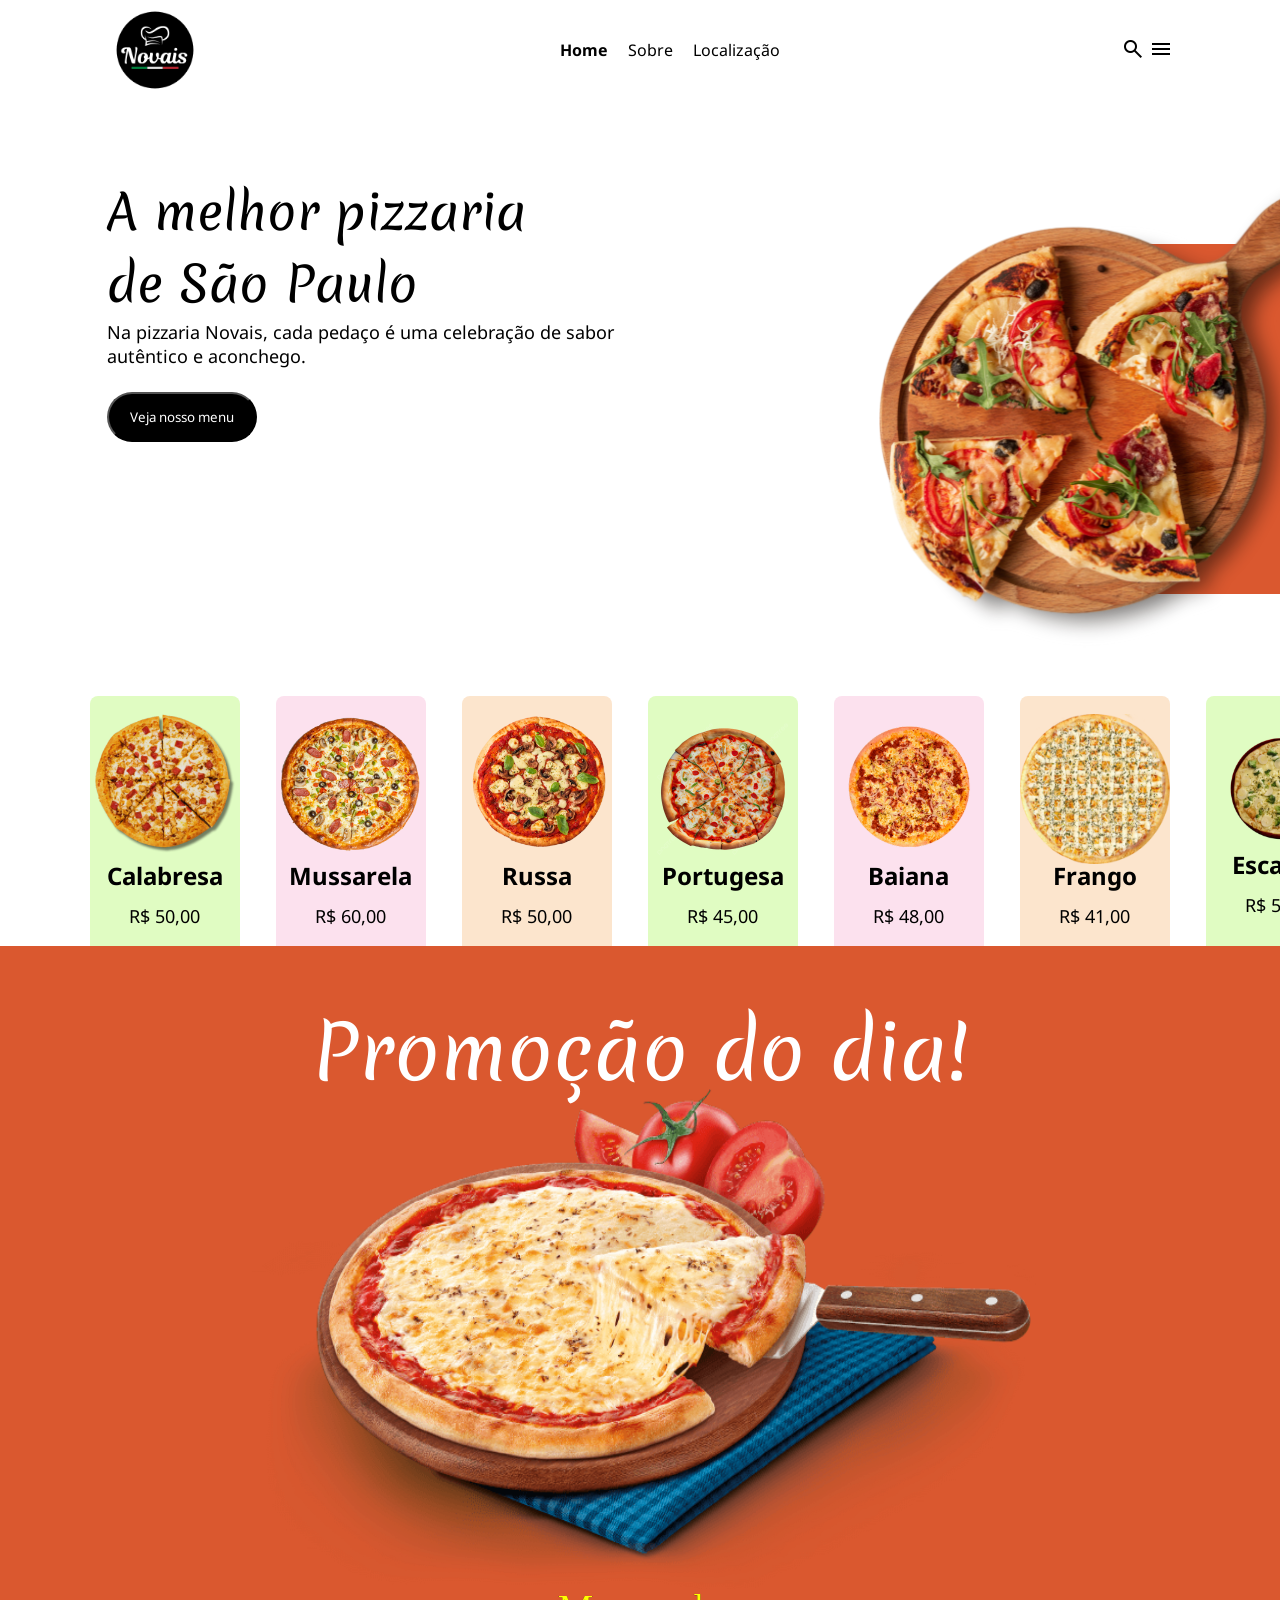
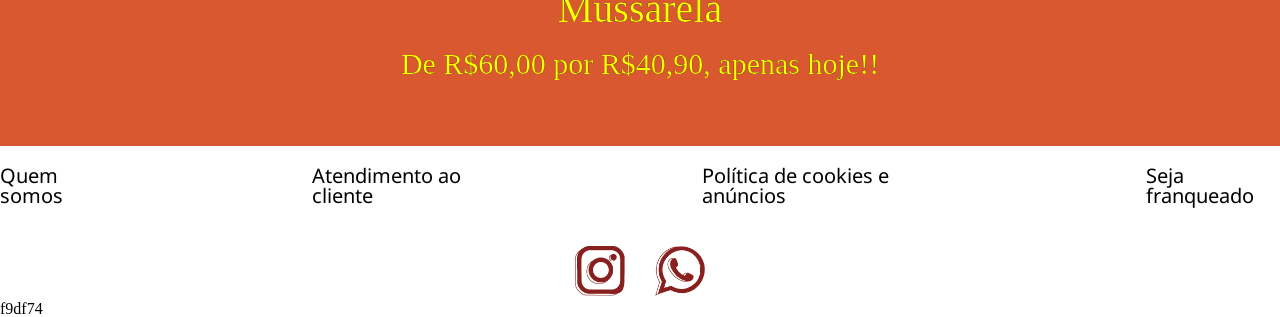
==== index1.html @ f83cf88a "primeiro commit" ====
<!DOCTYPE html>
<html lang="pt-br">

<head>
    <meta charset="UTF-8">
    <meta name="viewport" content="width=device-width, initial-scale=1.0">
    <title>Pizzaria Novais</title>
    <link rel="stylesheet"
        href="https://fonts.googleapis.com/css2?family=Material+Symbols+Outlined:opsz,wght,FILL,GRAD@20..48,100..700,0..1,-50..200" />
    <link rel="stylesheet"
        href="https://fonts.googleapis.com/css2?family=Material+Symbols+Outlined:opsz,wght,FILL,GRAD@20..48,100..700,0..1,-50..200" />
    <link href="https://fonts.googleapis.com/css2?family=Noto+Sans:ital,wght@0,100..900;1,100..900&display=swap"
        rel="stylesheet">
    <link rel="stylesheet" href="./css/main.css">

</head>

<body>
    <header>
        <nav>
            <img class="img-logo" src="./images/Logotipo pizzaria Novais.png" alt="Logo">
            <ul class="menu-list">
                <li><a class="links bold" href="">Home</a></li>
                <li><a class="links" href="">Sobre</a></li>
                <li><a class="links" href="">Localização</a></li>
            </ul>
            <ul>
                <span class="material-symbols-outlined">search</span>
                <span class="material-symbols-outlined">menu</span>
            </ul>
        </nav>
        <div class="main_msg">
            <h1 class="main_title">
                A melhor <span> pizzaria</span> <br>
                de São Paulo
            </h1>
            <p class="text-md">Na pizzaria Novais, cada pedaço é uma celebração de sabor autêntico e aconchego.</p>
            <button> Veja nosso menu</button>

        </div>
        <img src="./images/pizza1.png" alt="">
        <div class="div_oval"></div>
    </header>
    <section class="cards">
        <div class="card card_verde_menta">
            <img class="img_pizza" src="./images/pizza.png" alt="">
            <p class="text-lg">Calabresa</p>
            <p class="text-md">R$ 50,00</p>
        </div>
        <div class="card card_rosal_pastel">
            <img class="img_pizza" src="./images/pizza3.png" alt="">
            <p class="text-lg">Mussarela</p>
            <p class="text-md">R$ 60,00</p>
        </div>
        <div class="card card_pessego">
            <img class="img_pizza" src="./images/pizza2.png" alt="">
            <p class="text-lg">Russa</p>
            <p class="text-md">R$ 50,00</p>
        </div>
        <div class="card card_verde_menta">
            <img class="img_pizza" src="./images/pizza6.png" alt="">
            <p class="text-lg">Portugesa</p>
            <p class="text-md">R$ 45,00</p>
        </div>
        <div class="card card_rosal_pastel">
            <img class="img_pizza" src="./images/pizza7.png" alt="">
            <p class="text-lg">Baiana</p>
            <p class="text-md">R$ 48,00</p>
        </div>
        <div class="card card_pessego">
            <img class="img_pizza" src="./images/pizza8.png" alt="">
            <p class="text-lg">Frango</p>
            <p class="text-md">R$ 41,00</p>
        </div>
        <div class="card card_verde_menta">
            <img class="img_pizza" src="./images/pizza9.png" alt="">
            <p class="text-lg">Escarola</p>
            <p class="text-md">R$ 52,00</p>
        </div>
    </section>
    <section>
        <div class="fundo-prom">
            <p class="text-promo">Promoção do dia!</p>
            <img class="foto" src="./images/pizza-banner3.png" alt="">
            <div class="text-valor-promo">
                <p id="Mussarela">Mussarela</p>
                <p>De R$60,00 por R$40,90, apenas hoje!!</p>
            </div>
    </section>
    <footer>
        <div class="text-footer">
            <p>Quem somos</p>
            <p>Atendimento ao cliente</p>
            <p>Política de cookies e anúncios</p>
            <p>Seja franqueado</p>
        </div>
        <div class="logo-footer">
            <img src="./images/logoInsta.webp" alt="">
            <img src="./images/logoZap.webp" alt="">
        </div>
    </footer>
</body>

</html>

f9df74
---- css/main.css ----
/* importa os arquivos */

@import "base/_reset.css";
@import "base/_variaveis.css";
@import "layout/_nav.css";
@import "base/_links.css";
@import "base/_typography.css";
@import "module/_button.css";
@import "layout/_header.css";
@import "module/_card.css";
@import "layout/_section_card.css";
@import "layout/_promocao.css";
@import "layout/_footer.css";
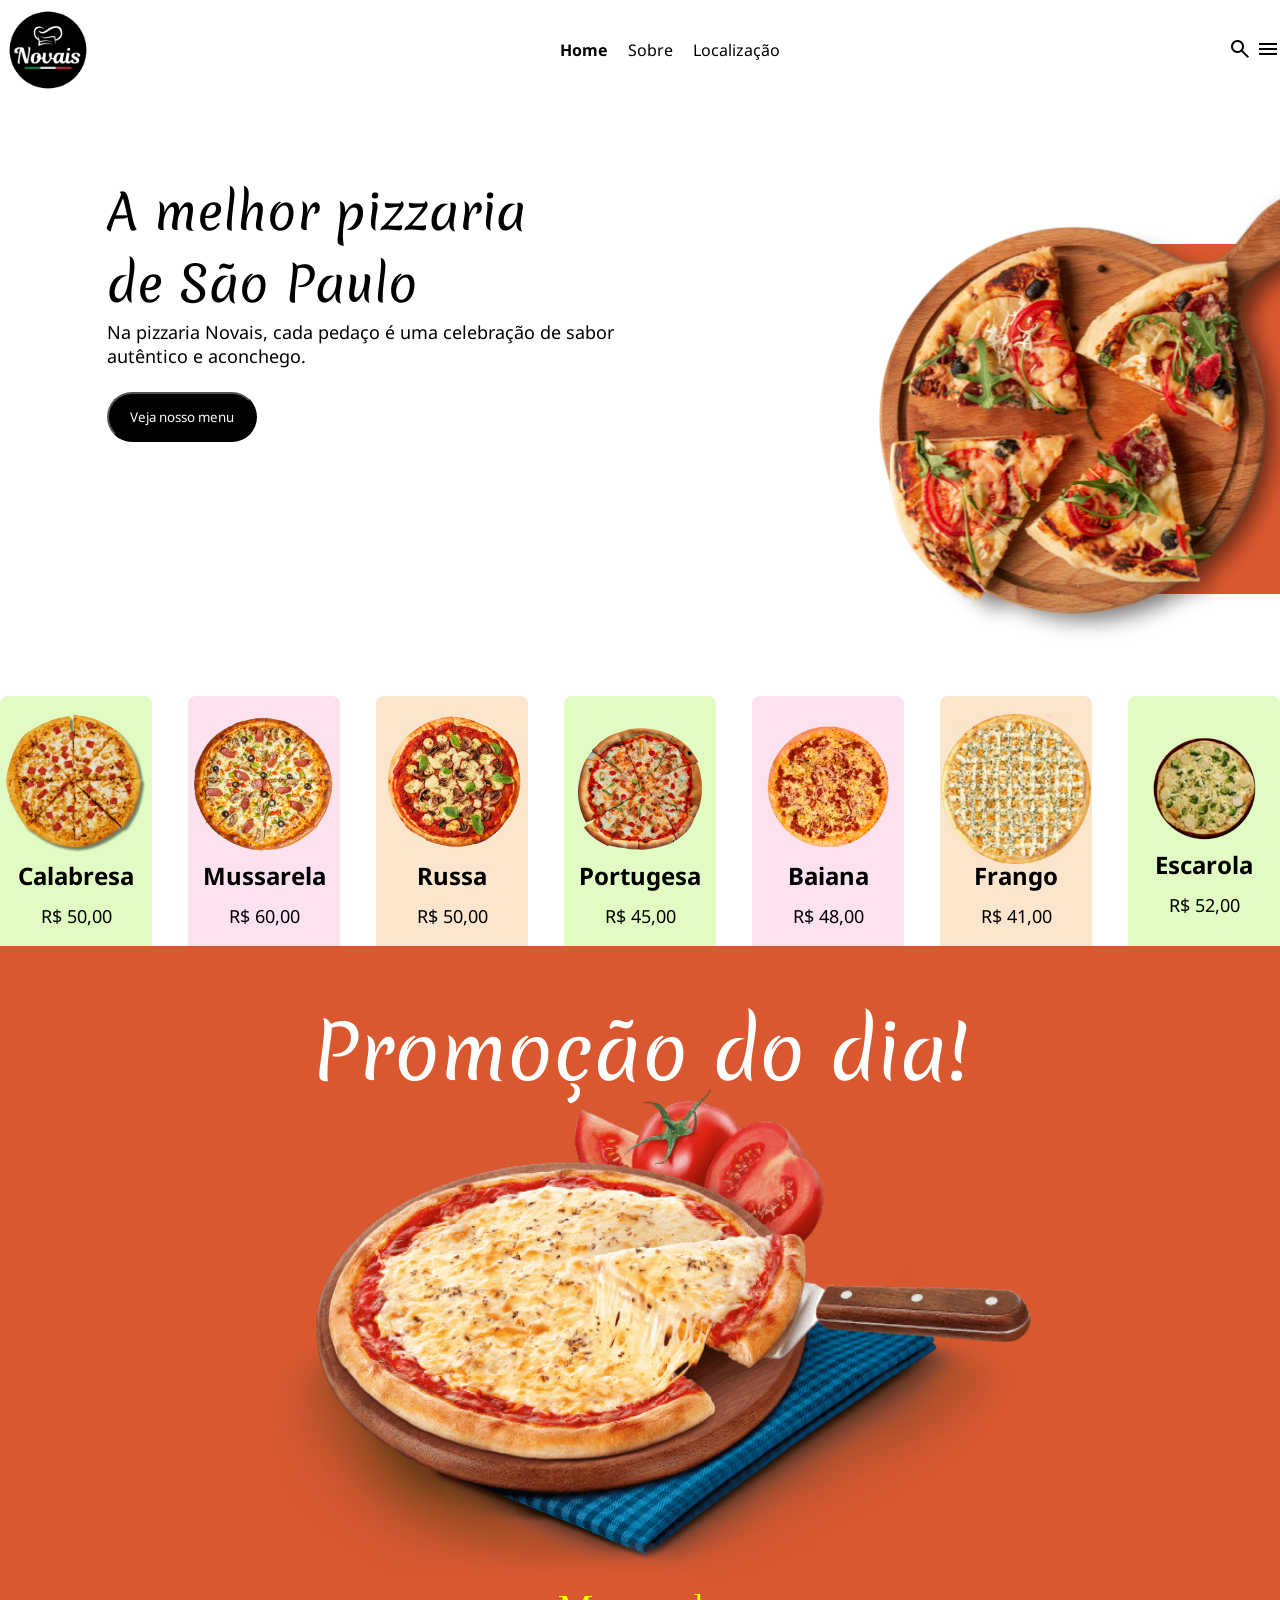
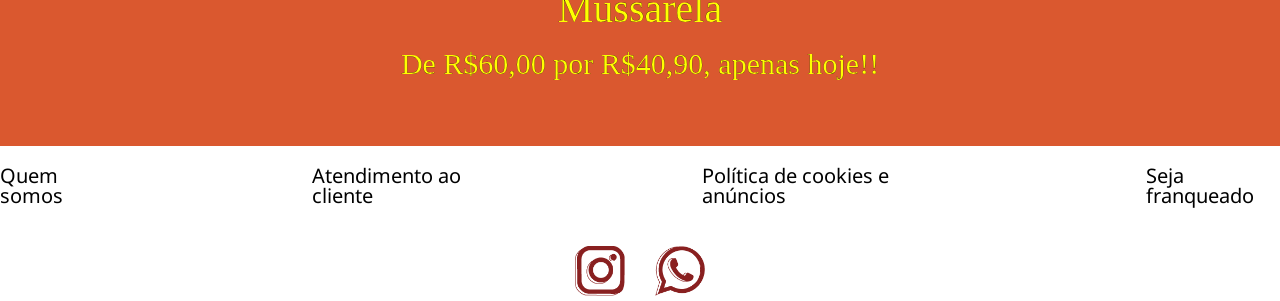
==== commit 446a7494: "apaguei código desnecessário" ====
--- a/index1.html
+++ b/index1.html
@@ -103,4 +103,3 @@
 
 </html>
 
-f9df74
